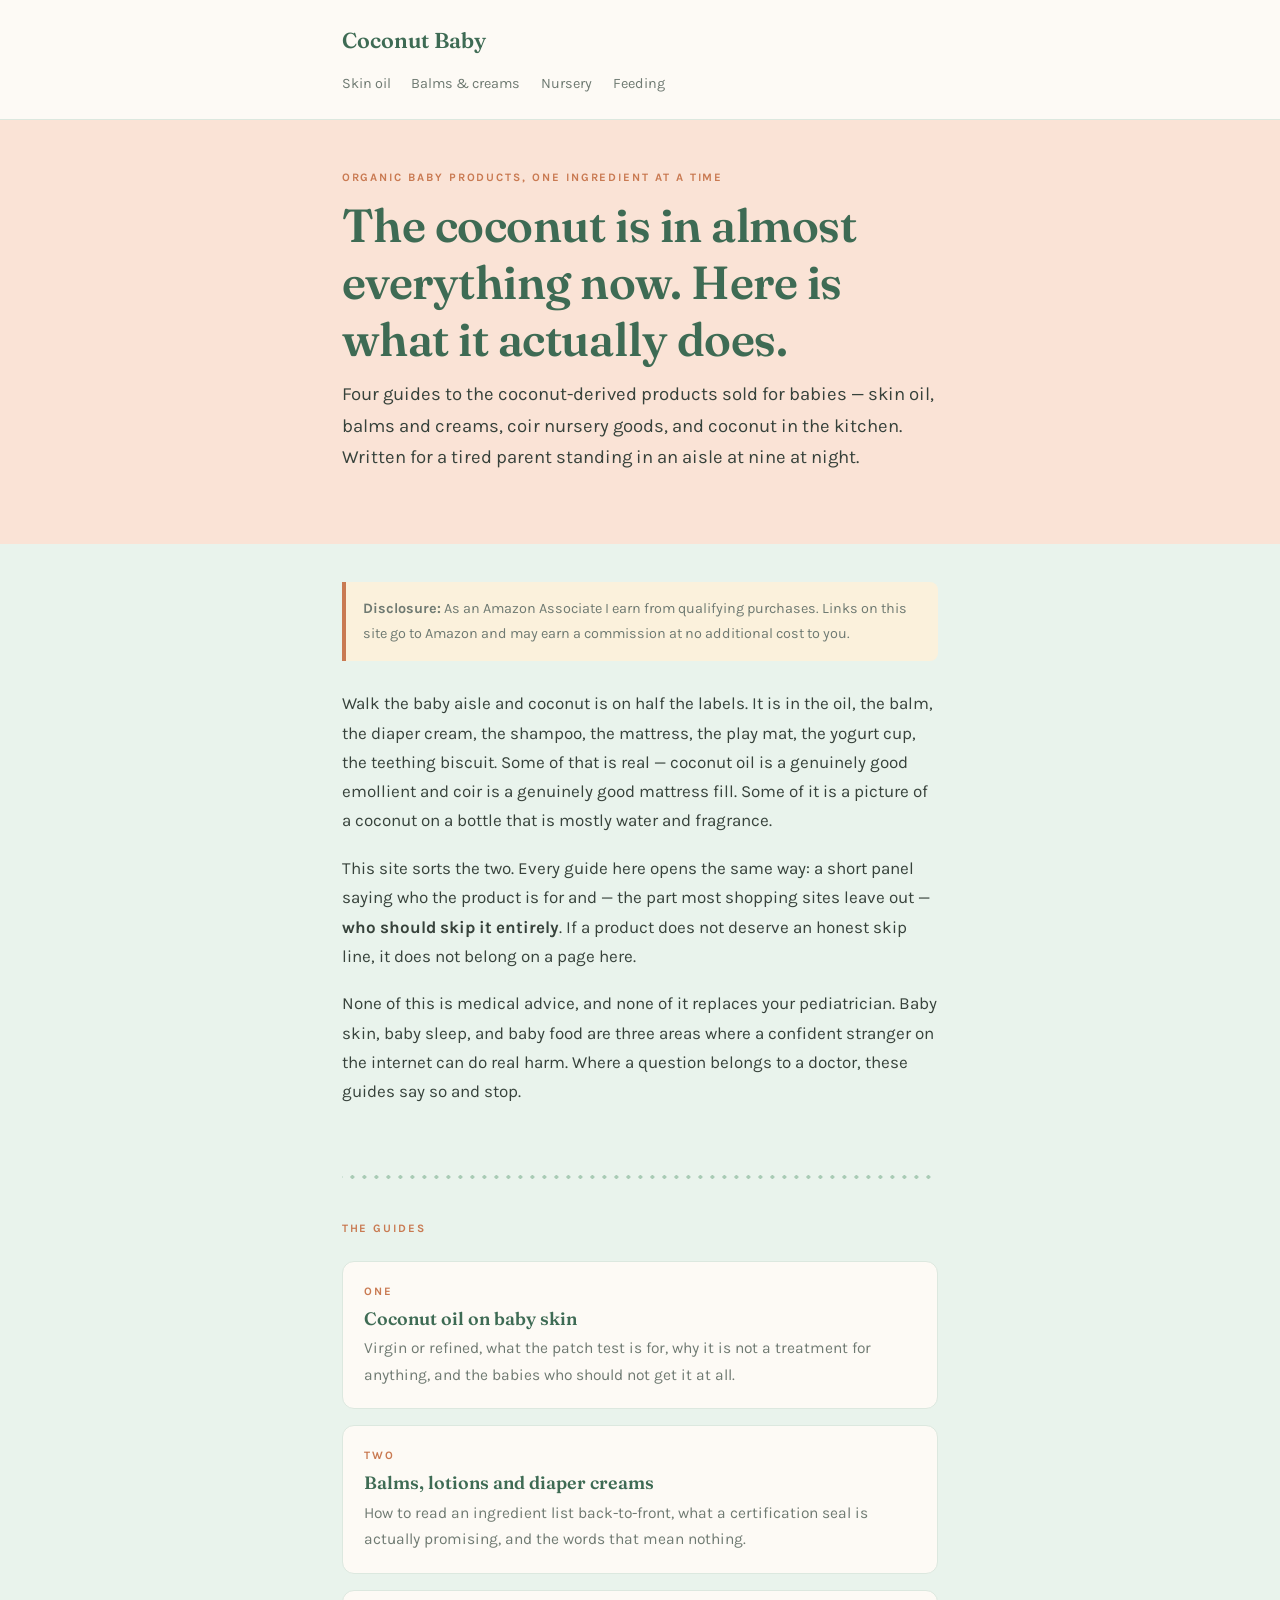
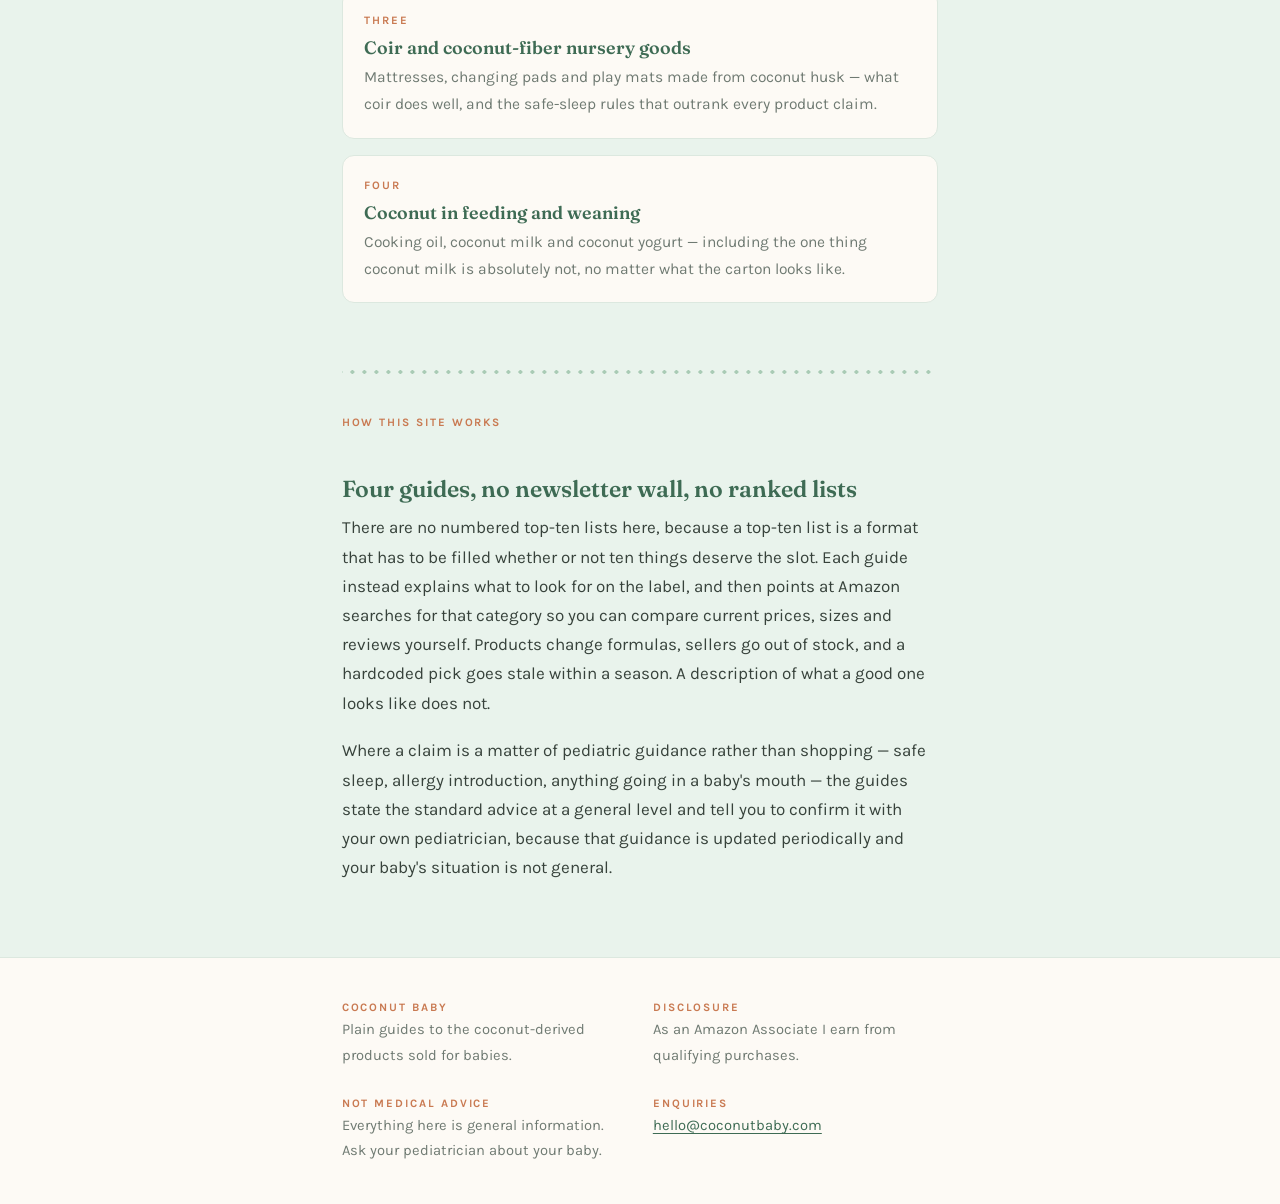
==== index.html @ 275c689f "Add files via upload" ====
<!DOCTYPE html>
<html lang="en">
<head>
<meta charset="utf-8">
<meta name="viewport" content="width=device-width, initial-scale=1">
<title>Coconut Baby — plain guides to coconut-based organic baby products</title>
<meta name="description" content="Four honest buying guides to coconut-derived organic baby products: skin oil, balms and creams, coir nursery goods, and coconut in feeding. What each one is for, and who should skip it.">
<link rel="preconnect" href="https://fonts.googleapis.com">
<link rel="preconnect" href="https://fonts.gstatic.com" crossorigin>
<link href="https://fonts.googleapis.com/css2?family=Fraunces:opsz,wght@9..144,400;9..144,600;9..144,700&family=Karla:wght@400;500;700&display=swap" rel="stylesheet">
<link rel="stylesheet" href="style.css">
</head>
<body>

<header class="masthead">
  <div class="wrap">
    <a href="index.html">Coconut Baby</a>
    <nav>
      <a href="coconut-oil-baby-skin.html">Skin oil</a>
      <a href="balms-and-lotions.html">Balms &amp; creams</a>
      <a href="coir-nursery.html">Nursery</a>
      <a href="feeding-and-weaning.html">Feeding</a>
    </nav>
  </div>
</header>

<div class="hero">
  <div class="wrap">
    <p class="eyebrow eyebrow-light">Organic baby products, one ingredient at a time</p>
    <h1>The coconut is in almost everything now. Here is what it actually does.</h1>
    <p class="lede">Four guides to the coconut-derived products sold for babies — skin oil, balms and creams, coir nursery goods, and coconut in the kitchen. Written for a tired parent standing in an aisle at nine at night.</p>
  </div>
</div>

<section class="tight">
  <div class="wrap">
    <p class="disclosure"><strong>Disclosure:</strong> As an Amazon Associate I earn from qualifying purchases. Links on this site go to Amazon and may earn a commission at no additional cost to you.</p>

    <p>Walk the baby aisle and coconut is on half the labels. It is in the oil, the balm, the diaper cream, the shampoo, the mattress, the play mat, the yogurt cup, the teething biscuit. Some of that is real — coconut oil is a genuinely good emollient and coir is a genuinely good mattress fill. Some of it is a picture of a coconut on a bottle that is mostly water and fragrance.</p>

    <p>This site sorts the two. Every guide here opens the same way: a short panel saying who the product is for and — the part most shopping sites leave out — <strong>who should skip it entirely</strong>. If a product does not deserve an honest skip line, it does not belong on a page here.</p>

    <p>None of this is medical advice, and none of it replaces your pediatrician. Baby skin, baby sleep, and baby food are three areas where a confident stranger on the internet can do real harm. Where a question belongs to a doctor, these guides say so and stop.</p>
  </div>
</section>

<div class="wrap"><hr class="coir-rule"></div>

<section class="tight">
  <div class="wrap">
    <p class="eyebrow">The guides</p>
    <ul class="shelf">
      <li>
        <p class="eyebrow">One</p>
        <h3><a href="coconut-oil-baby-skin.html">Coconut oil on baby skin</a></h3>
        <p>Virgin or refined, what the patch test is for, why it is not a treatment for anything, and the babies who should not get it at all.</p>
      </li>
      <li>
        <p class="eyebrow">Two</p>
        <h3><a href="balms-and-lotions.html">Balms, lotions and diaper creams</a></h3>
        <p>How to read an ingredient list back-to-front, what a certification seal is actually promising, and the words that mean nothing.</p>
      </li>
      <li>
        <p class="eyebrow">Three</p>
        <h3><a href="coir-nursery.html">Coir and coconut-fiber nursery goods</a></h3>
        <p>Mattresses, changing pads and play mats made from coconut husk — what coir does well, and the safe-sleep rules that outrank every product claim.</p>
      </li>
      <li>
        <p class="eyebrow">Four</p>
        <h3><a href="feeding-and-weaning.html">Coconut in feeding and weaning</a></h3>
        <p>Cooking oil, coconut milk and coconut yogurt — including the one thing coconut milk is absolutely not, no matter what the carton looks like.</p>
      </li>
    </ul>
  </div>
</section>

<div class="wrap"><hr class="coir-rule"></div>

<section class="tight">
  <div class="wrap">
    <p class="eyebrow">How this site works</p>
    <h2>Four guides, no newsletter wall, no ranked lists</h2>
    <p>There are no numbered top-ten lists here, because a top-ten list is a format that has to be filled whether or not ten things deserve the slot. Each guide instead explains what to look for on the label, and then points at Amazon searches for that category so you can compare current prices, sizes and reviews yourself. Products change formulas, sellers go out of stock, and a hardcoded pick goes stale within a season. A description of what a good one looks like does not.</p>
    <p>Where a claim is a matter of pediatric guidance rather than shopping — safe sleep, allergy introduction, anything going in a baby's mouth — the guides state the standard advice at a general level and tell you to confirm it with your own pediatrician, because that guidance is updated periodically and your baby's situation is not general.</p>
  </div>
</section>

<footer class="colophon">
  <div class="wrap colophon-grid">
    <div>
      <p class="eyebrow eyebrow-light">Coconut Baby</p>
      <p>Plain guides to the coconut-derived products sold for babies.</p>
    </div>
    <div>
      <p class="eyebrow eyebrow-light">Disclosure</p>
      <p>As an Amazon Associate I earn from qualifying purchases.</p>
    </div>
    <div>
      <p class="eyebrow eyebrow-light">Not medical advice</p>
      <p>Everything here is general information. Ask your pediatrician about your baby.</p>
    </div>
    <div>
      <p class="eyebrow eyebrow-light">Enquiries</p>
      <p><a href="mailto:hello@coconutbaby.com">hello@coconutbaby.com</a></p>
    </div>
  </div>
</footer>

</body>
</html>
---- style.css ----
/* ============================================================
   coconutbaby.com
   Soft pastel palette. Every colour is set here at the top —
   change a hex value once and it changes across the whole site.
   ============================================================ */

:root {
  --mint:    #E9F3EC;  /* pale coconut water — page background */
  --cream:   #FDFAF5;  /* coconut flesh — cards, panels */
  --blush:   #FAE3D6;  /* soft apricot — hero, highlight panels */
  --butter:  #FBF1DC;  /* pale butter — verdict boxes */
  --sage:    #A9CBB5;  /* soft green — rules, markers */
  --frond:   #3E6B54;  /* deep leaf green — headings, links */
  --coral:   #C97A52;  /* warm accent — hover, emphasis */
  --ink:     #37423B;  /* body text */
  --ink-soft:#6F7A72;  /* captions, small print */
  --rule:    #DCE8DF;

  --display: "Fraunces", Georgia, "Times New Roman", serif;
  --body: "Karla", -apple-system, BlinkMacSystemFont, "Segoe UI", sans-serif;

  --measure: 40rem;
}

* { box-sizing: border-box; }
html { -webkit-text-size-adjust: 100%; }

body {
  margin: 0;
  background: var(--mint);
  color: var(--ink);
  font-family: var(--body);
  font-size: 1.0625rem;
  line-height: 1.72;
}

.wrap {
  width: 100%;
  max-width: var(--measure);
  margin: 0 auto;
  padding: 0 1.35rem;
}

/* ---------- Type ---------- */

h1, h2, h3 {
  font-family: var(--display);
  font-weight: 600;
  color: var(--frond);
  line-height: 1.22;
  margin: 0 0 0.65rem;
}
h1 { font-size: 2.05rem; letter-spacing: -0.01em; }
h2 { font-size: 1.45rem; margin-top: 2.6rem; }
h3 { font-size: 1.12rem; margin-top: 1.8rem; }
p  { margin: 0 0 1.15rem; }

.eyebrow {
  font-family: var(--body);
  font-size: 0.71rem;
  font-weight: 700;
  letter-spacing: 0.17em;
  text-transform: uppercase;
  color: var(--coral);
  margin: 0 0 0.7rem;
}
.eyebrow-light { color: var(--coral); }

.lede { font-size: 1.16rem; color: var(--ink); }

a { color: var(--frond); text-decoration: underline; text-underline-offset: 3px; }
a:hover { color: var(--coral); }
a:focus-visible {
  outline: 3px solid var(--coral);
  outline-offset: 2px;
  border-radius: 3px;
}

strong { font-weight: 700; }

/* ---------- Masthead ---------- */

.masthead {
  background: var(--cream);
  border-bottom: 1px solid var(--rule);
  padding: 1.35rem 0;
}
.masthead > .wrap > a {
  font-family: var(--display);
  font-size: 1.35rem;
  font-weight: 600;
  color: var(--frond);
  text-decoration: none;
}
.masthead nav {
  margin-top: 0.85rem;
  display: flex;
  flex-wrap: wrap;
  gap: 0.35rem 1.3rem;
  font-size: 0.9rem;
}
.masthead nav a { text-decoration: none; color: var(--ink-soft); }
.masthead nav a:hover { color: var(--coral); }

/* ---------- Hero ---------- */

.hero {
  background: var(--blush);
  padding: 3rem 0 3.2rem;
}
.hero h1 { font-size: 2.3rem; }
.hero .lede { color: var(--ink); }

/* ---------- Sections ---------- */

section.tight { padding: 2.4rem 0 0.5rem; }

/* ---------- Coir rule (signature divider) ---------- */

.coir-rule {
  border: 0;
  height: 6px;
  margin: 2.6rem 0 0;
  background-image: radial-gradient(circle, var(--sage) 1.6px, transparent 1.8px);
  background-size: 12px 6px;
  background-repeat: repeat-x;
  background-position: center;
}

/* ---------- Disclosure ---------- */

.disclosure {
  background: var(--butter);
  border-left: 4px solid var(--coral);
  padding: 0.9rem 1.1rem;
  font-size: 0.9rem;
  color: var(--ink-soft);
  border-radius: 0 8px 8px 0;
  margin: 0 0 1.8rem;
}

/* ---------- Shelf (guide index) ---------- */

.shelf { list-style: none; padding: 0; margin: 1.4rem 0 0; }
.shelf li {
  background: var(--cream);
  border: 1px solid var(--rule);
  border-radius: 12px;
  padding: 1.25rem 1.35rem;
  margin-bottom: 1rem;
}
.shelf h3 { margin: 0 0 0.35rem; }
.shelf h3 a { text-decoration: none; }
.shelf h3 a:hover { text-decoration: underline; }
.shelf p:last-child { margin: 0; font-size: 0.97rem; color: var(--ink-soft); }
.shelf .eyebrow { margin-bottom: 0.4rem; }

/* ---------- Verdict panel (who it is for / who should skip) ---------- */

.verdict {
  background: var(--cream);
  border: 1px solid var(--sage);
  border-radius: 12px;
  padding: 1.35rem 1.45rem;
  margin: 1.8rem 0;
}
.verdict h3 { margin-top: 0; }
.verdict p:last-child { margin-bottom: 0; }
.verdict ul { margin: 0 0 1.1rem; padding-left: 1.15rem; }
.verdict li { margin-bottom: 0.5rem; }

/* ---------- Safety panel ---------- */

.safety {
  background: var(--blush);
  border-radius: 12px;
  padding: 1.35rem 1.45rem;
  margin: 1.8rem 0;
}
.safety h3 { margin-top: 0; color: var(--coral); }
.safety p:last-child { margin-bottom: 0; }

/* ---------- Shop link ---------- */

.shop {
  display: inline-block;
  background: var(--frond);
  color: var(--cream);
  font-weight: 700;
  font-size: 0.95rem;
  padding: 0.72rem 1.3rem;
  border-radius: 999px;
  text-decoration: none;
  margin: 0.3rem 0 0.5rem;
}
.shop:hover { background: var(--coral); color: var(--cream); }
.shop::after { content: " \2192"; }

/* ---------- Footer ---------- */

.colophon {
  background: var(--cream);
  border-top: 1px solid var(--rule);
  color: var(--ink-soft);
  padding: 2.5rem 0;
  margin-top: 3rem;
  font-size: 0.92rem;
}
.colophon p { margin: 0; }
.colophon-grid { display: grid; gap: 1.6rem; }

@media (min-width: 40rem) {
  .colophon-grid { grid-template-columns: 1fr 1fr; }
  h1 { font-size: 2.4rem; }
  .hero h1 { font-size: 2.9rem; }
}

@media (prefers-reduced-motion: reduce) {
  * { animation: none !important; transition: none !important; }
}
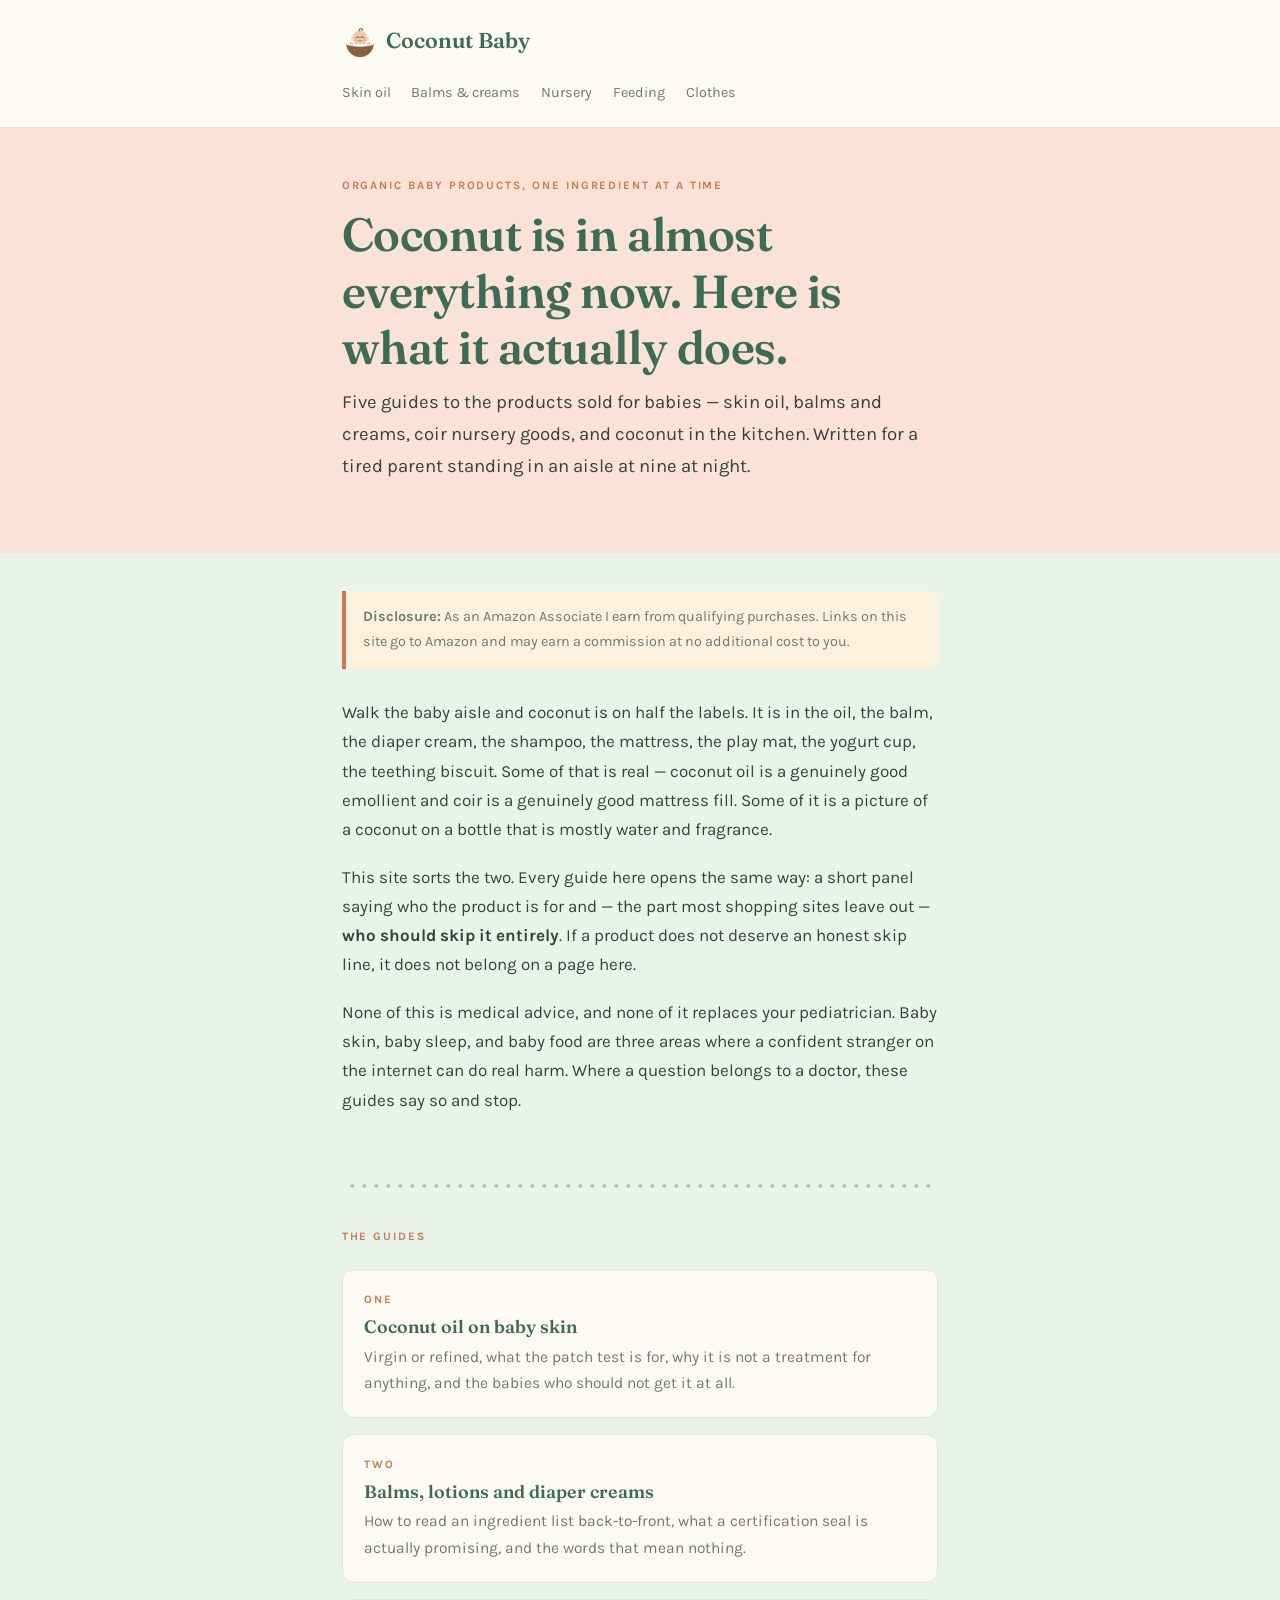
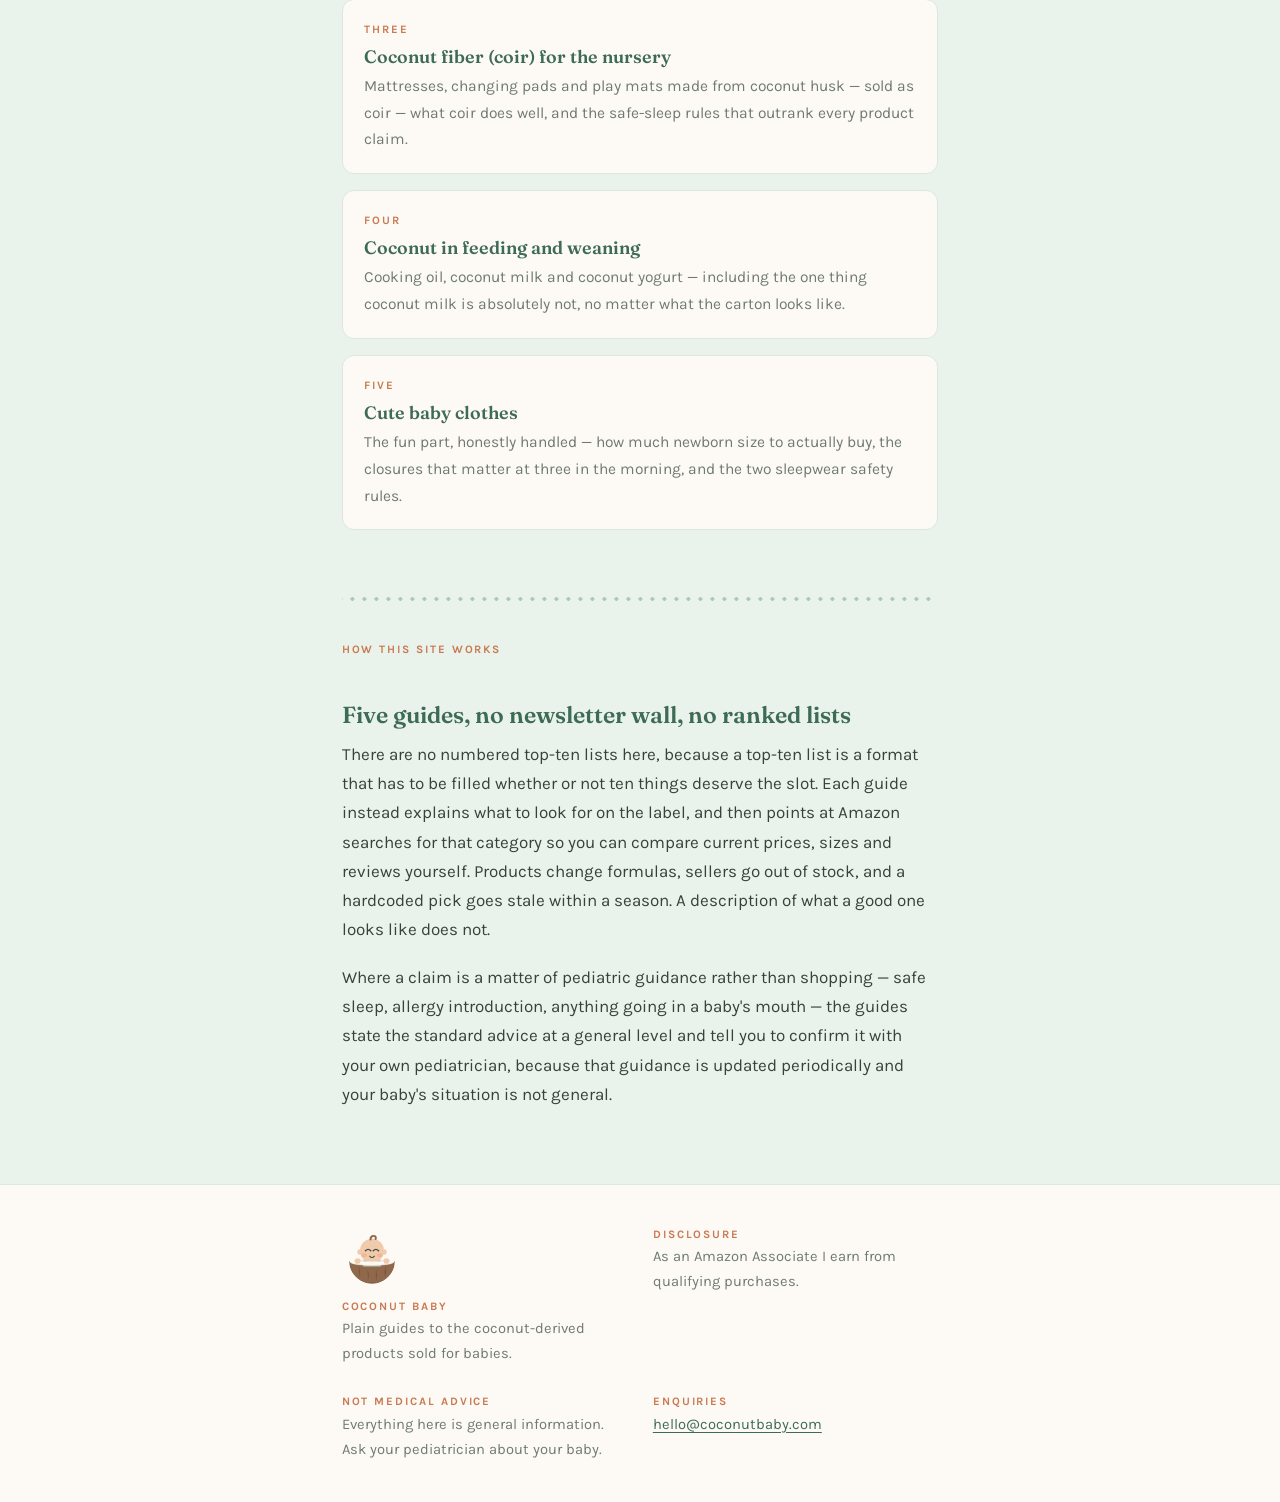
==== commit 18cd41f3: "Add files via upload" ====
--- a/index.html
+++ b/index.html
@@ -3,8 +3,9 @@
 <head>
 <meta charset="utf-8">
 <meta name="viewport" content="width=device-width, initial-scale=1">
-<title>Coconut Baby — plain guides to coconut-based organic baby products</title>
-<meta name="description" content="Four honest buying guides to coconut-derived organic baby products: skin oil, balms and creams, coir nursery goods, and coconut in feeding. What each one is for, and who should skip it.">
+<title>Coconut Baby — plain guides to organic baby products, one ingredient at a time</title>
+<meta name="description" content="Five honest buying guides for new parents: coconut skin oil, balms and creams, coir nursery goods, coconut in feeding, and what baby clothes actually get worn. What each one is for, and who should skip it.">
+<link rel="icon" href="favicon.svg" type="image/svg+xml">
 <link rel="preconnect" href="https://fonts.googleapis.com">
 <link rel="preconnect" href="https://fonts.gstatic.com" crossorigin>
 <link href="https://fonts.googleapis.com/css2?family=Fraunces:opsz,wght@9..144,400;9..144,600;9..144,700&family=Karla:wght@400;500;700&display=swap" rel="stylesheet">
@@ -14,12 +15,13 @@
 
 <header class="masthead">
   <div class="wrap">
-    <a href="index.html">Coconut Baby</a>
+    <a href="index.html"><img src="mascot.svg" alt="" class="mascot-mark" width="36" height="36">Coconut Baby</a>
     <nav>
       <a href="coconut-oil-baby-skin.html">Skin oil</a>
       <a href="balms-and-lotions.html">Balms &amp; creams</a>
       <a href="coir-nursery.html">Nursery</a>
       <a href="feeding-and-weaning.html">Feeding</a>
+      <a href="baby-clothes.html">Clothes</a>
     </nav>
   </div>
 </header>
@@ -27,8 +29,8 @@
 <div class="hero">
   <div class="wrap">
     <p class="eyebrow eyebrow-light">Organic baby products, one ingredient at a time</p>
-    <h1>The coconut is in almost everything now. Here is what it actually does.</h1>
-    <p class="lede">Four guides to the coconut-derived products sold for babies — skin oil, balms and creams, coir nursery goods, and coconut in the kitchen. Written for a tired parent standing in an aisle at nine at night.</p>
+    <h1>Coconut is in almost everything now. Here is what it actually does.</h1>
+    <p class="lede">Five guides to the products sold for babies — skin oil, balms and creams, coir nursery goods, and coconut in the kitchen. Written for a tired parent standing in an aisle at nine at night.</p>
   </div>
 </div>
 
@@ -62,13 +64,18 @@
       </li>
       <li>
         <p class="eyebrow">Three</p>
-        <h3><a href="coir-nursery.html">Coir and coconut-fiber nursery goods</a></h3>
-        <p>Mattresses, changing pads and play mats made from coconut husk — what coir does well, and the safe-sleep rules that outrank every product claim.</p>
+        <h3><a href="coir-nursery.html">Coconut fiber (coir) for the nursery</a></h3>
+        <p>Mattresses, changing pads and play mats made from coconut husk &mdash; sold as coir — what coir does well, and the safe-sleep rules that outrank every product claim.</p>
       </li>
       <li>
         <p class="eyebrow">Four</p>
         <h3><a href="feeding-and-weaning.html">Coconut in feeding and weaning</a></h3>
         <p>Cooking oil, coconut milk and coconut yogurt — including the one thing coconut milk is absolutely not, no matter what the carton looks like.</p>
+      </li>
+      <li>
+        <p class="eyebrow">Five</p>
+        <h3><a href="baby-clothes.html">Cute baby clothes</a></h3>
+        <p>The fun part, honestly handled — how much newborn size to actually buy, the closures that matter at three in the morning, and the two sleepwear safety rules.</p>
       </li>
     </ul>
   </div>
@@ -79,7 +86,7 @@
 <section class="tight">
   <div class="wrap">
     <p class="eyebrow">How this site works</p>
-    <h2>Four guides, no newsletter wall, no ranked lists</h2>
+    <h2>Five guides, no newsletter wall, no ranked lists</h2>
     <p>There are no numbered top-ten lists here, because a top-ten list is a format that has to be filled whether or not ten things deserve the slot. Each guide instead explains what to look for on the label, and then points at Amazon searches for that category so you can compare current prices, sizes and reviews yourself. Products change formulas, sellers go out of stock, and a hardcoded pick goes stale within a season. A description of what a good one looks like does not.</p>
     <p>Where a claim is a matter of pediatric guidance rather than shopping — safe sleep, allergy introduction, anything going in a baby's mouth — the guides state the standard advice at a general level and tell you to confirm it with your own pediatrician, because that guidance is updated periodically and your baby's situation is not general.</p>
   </div>
@@ -88,6 +95,7 @@
 <footer class="colophon">
   <div class="wrap colophon-grid">
     <div>
+      <img src="mascot.svg" alt="" class="mascot-foot" width="60" height="60">
       <p class="eyebrow eyebrow-light">Coconut Baby</p>
       <p>Plain guides to the coconut-derived products sold for babies.</p>
     </div>
--- a/style.css
+++ b/style.css
@@ -218,3 +218,38 @@
 @media (prefers-reduced-motion: reduce) {
   * { animation: none !important; transition: none !important; }
 }
+
+/* ---------- Mascot ---------- */
+
+.masthead > .wrap > a {
+  display: inline-flex;
+  align-items: center;
+  gap: 0.55rem;
+}
+.mascot-mark { display: block; }
+
+.mascot-foot {
+  display: block;
+  margin-bottom: 0.75rem;
+  opacity: 0.95;
+}
+
+/* ---------- Photography slots ----------
+   Drop a JPEG into the folder, uncomment the <figure> in the page,
+   and it styles itself. Images should be 1200px wide, under 200KB.
+   ------------------------------------------------------------- */
+
+figure.shot { margin: 2.2rem 0; }
+figure.shot img {
+  display: block;
+  width: 100%;
+  height: auto;
+  border-radius: 14px;
+  background: var(--cream);
+}
+figure.shot figcaption {
+  font-size: 0.84rem;
+  color: var(--ink-soft);
+  margin-top: 0.6rem;
+  line-height: 1.5;
+}
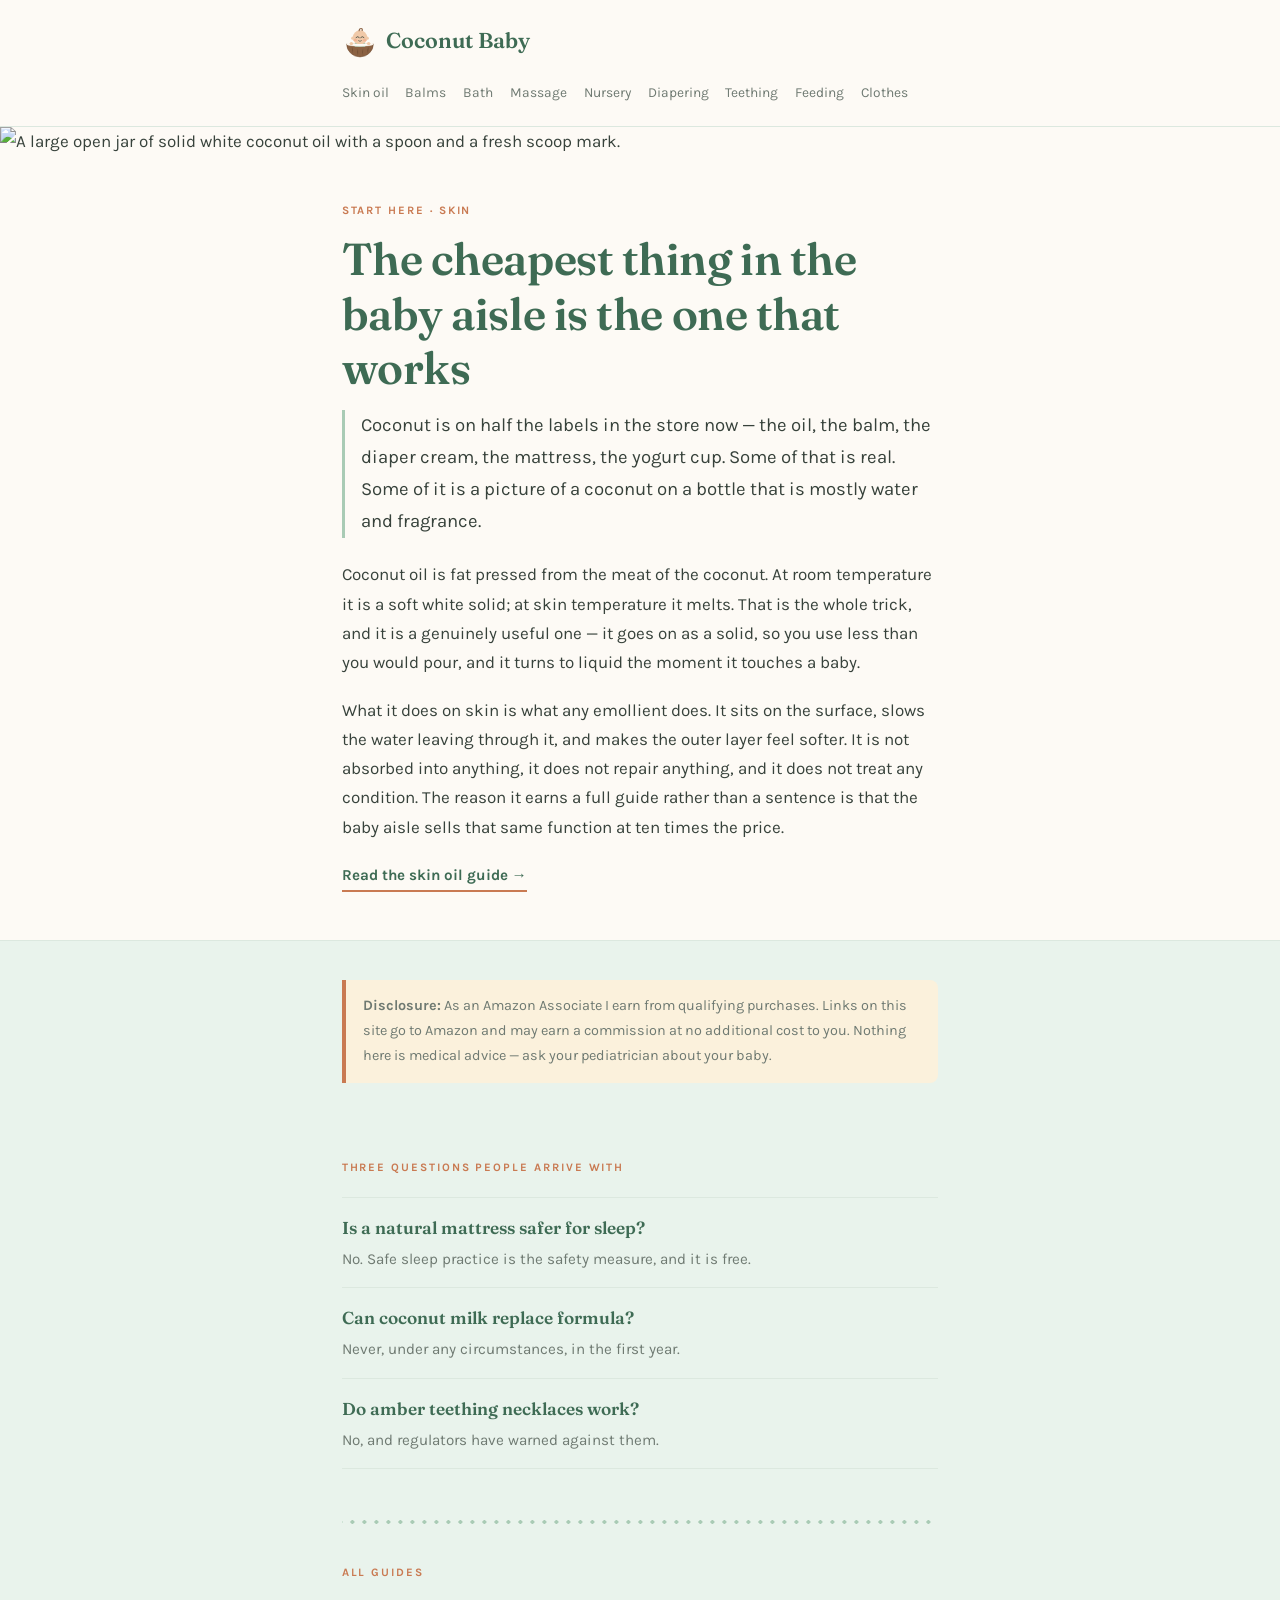
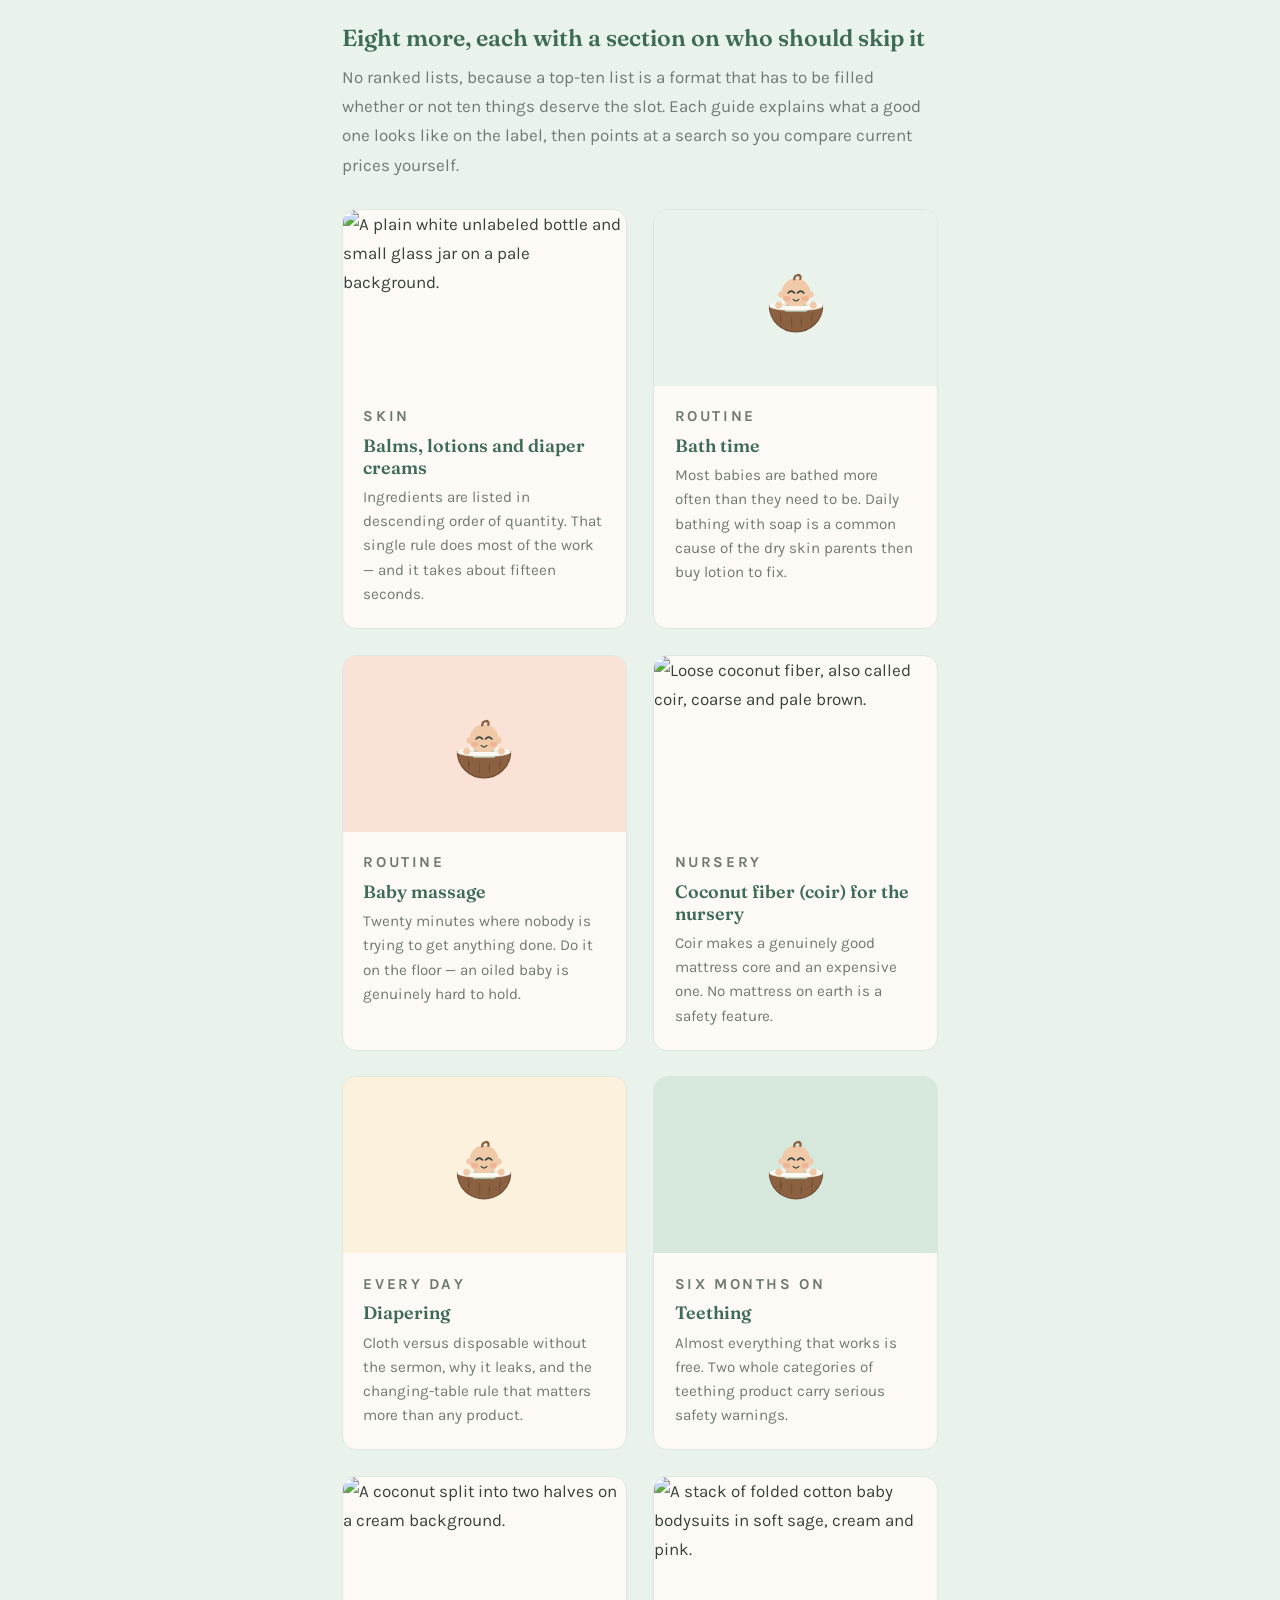
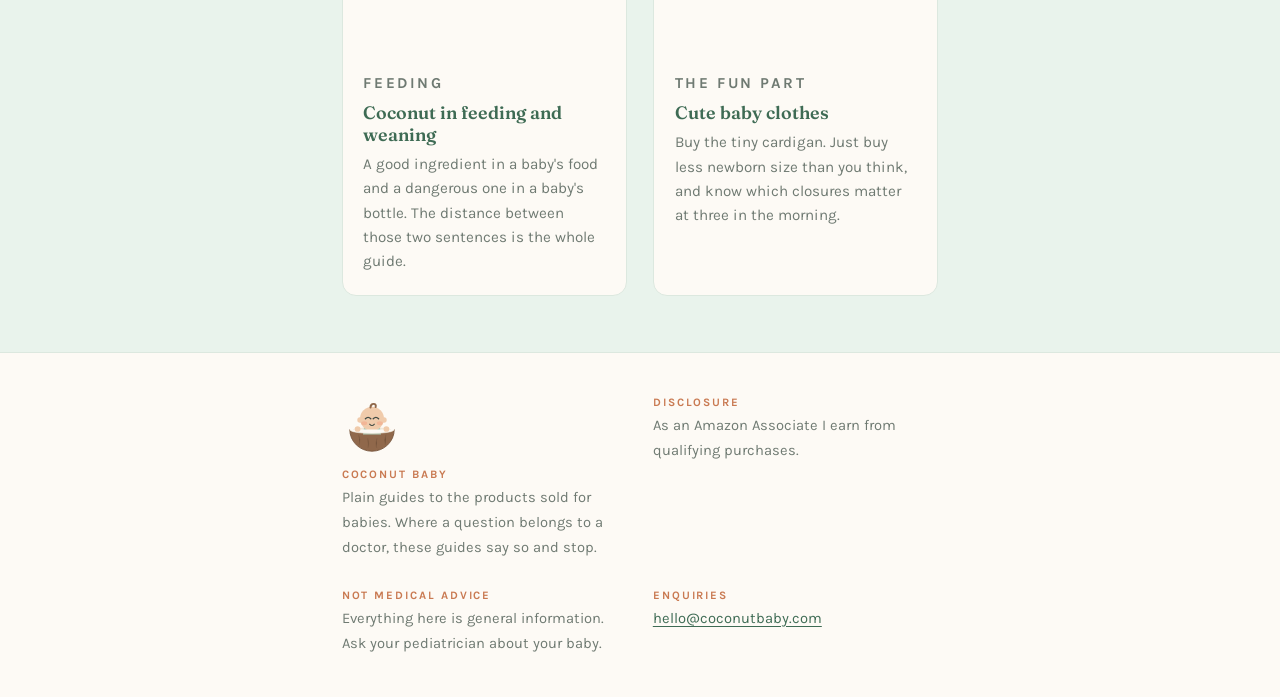
==== commit f672e9d0: "Add files via upload" ====
--- a/index.html
+++ b/index.html
@@ -3,8 +3,8 @@
 <head>
 <meta charset="utf-8">
 <meta name="viewport" content="width=device-width, initial-scale=1">
-<title>Coconut Baby — plain guides to organic baby products, one ingredient at a time</title>
-<meta name="description" content="Five honest buying guides for new parents: coconut skin oil, balms and creams, coir nursery goods, coconut in feeding, and what baby clothes actually get worn. What each one is for, and who should skip it.">
+<title>Coconut Baby — plain guides to the products sold for babies</title>
+<meta name="description" content="Nine honest buying guides for new parents: coconut oil, balms, bath, massage, nursery, diapering, teething, feeding and clothes. What each product is for, and who should skip it.">
 <link rel="icon" href="favicon.svg" type="image/svg+xml">
 <link rel="preconnect" href="https://fonts.googleapis.com">
 <link rel="preconnect" href="https://fonts.gstatic.com" crossorigin>
@@ -18,65 +18,43 @@
     <a href="index.html"><img src="mascot.svg" alt="" class="mascot-mark" width="36" height="36">Coconut Baby</a>
     <nav>
       <a href="coconut-oil-baby-skin.html">Skin oil</a>
-      <a href="balms-and-lotions.html">Balms &amp; creams</a>
+      <a href="balms-and-lotions.html">Balms</a>
+      <a href="bath-and-washing.html">Bath</a>
+      <a href="baby-massage.html">Massage</a>
       <a href="coir-nursery.html">Nursery</a>
+      <a href="diapering.html">Diapering</a>
+      <a href="teething.html">Teething</a>
       <a href="feeding-and-weaning.html">Feeding</a>
       <a href="baby-clothes.html">Clothes</a>
     </nav>
   </div>
 </header>
 
-<div class="hero">
-  <div class="wrap">
-    <p class="eyebrow eyebrow-light">Organic baby products, one ingredient at a time</p>
-    <h1>Coconut is in almost everything now. Here is what it actually does.</h1>
-    <p class="lede">Five guides to the products sold for babies — skin oil, balms and creams, coir nursery goods, and coconut in the kitchen. Written for a tired parent standing in an aisle at nine at night.</p>
+<article class="lead">
+  <img class="lead-img" src="coconut-oil-jar.jpg" alt="A large open jar of solid white coconut oil with a spoon and a fresh scoop mark.">
+  <div class="wrap lead-body">
+    <p class="eyebrow">Start here &middot; Skin</p>
+    <h1>The cheapest thing in the baby aisle is the one that works</h1>
+    <p class="standfirst">Coconut is on half the labels in the store now — the oil, the balm, the diaper cream, the mattress, the yogurt cup. Some of that is real. Some of it is a picture of a coconut on a bottle that is mostly water and fragrance.</p>
+    <p>Coconut oil is fat pressed from the meat of the coconut. At room temperature it is a soft white solid; at skin temperature it melts. That is the whole trick, and it is a genuinely useful one — it goes on as a solid, so you use less than you would pour, and it turns to liquid the moment it touches a baby.</p>
+    <p>What it does on skin is what any emollient does. It sits on the surface, slows the water leaving through it, and makes the outer layer feel softer. It is not absorbed into anything, it does not repair anything, and it does not treat any condition. The reason it earns a full guide rather than a sentence is that the baby aisle sells that same function at ten times the price.</p>
+    <a class="continue" href="coconut-oil-baby-skin.html">Read the skin oil guide</a>
   </div>
-</div>
+</article>
 
 <section class="tight">
   <div class="wrap">
-    <p class="disclosure"><strong>Disclosure:</strong> As an Amazon Associate I earn from qualifying purchases. Links on this site go to Amazon and may earn a commission at no additional cost to you.</p>
-
-    <p>Walk the baby aisle and coconut is on half the labels. It is in the oil, the balm, the diaper cream, the shampoo, the mattress, the play mat, the yogurt cup, the teething biscuit. Some of that is real — coconut oil is a genuinely good emollient and coir is a genuinely good mattress fill. Some of it is a picture of a coconut on a bottle that is mostly water and fragrance.</p>
-
-    <p>This site sorts the two. Every guide here opens the same way: a short panel saying who the product is for and — the part most shopping sites leave out — <strong>who should skip it entirely</strong>. If a product does not deserve an honest skip line, it does not belong on a page here.</p>
-
-    <p>None of this is medical advice, and none of it replaces your pediatrician. Baby skin, baby sleep, and baby food are three areas where a confident stranger on the internet can do real harm. Where a question belongs to a doctor, these guides say so and stop.</p>
+    <p class="disclosure"><strong>Disclosure:</strong> As an Amazon Associate I earn from qualifying purchases. Links on this site go to Amazon and may earn a commission at no additional cost to you. Nothing here is medical advice — ask your pediatrician about your baby.</p>
   </div>
 </section>
 
-<div class="wrap"><hr class="coir-rule"></div>
-
 <section class="tight">
   <div class="wrap">
-    <p class="eyebrow">The guides</p>
-    <ul class="shelf">
-      <li>
-        <p class="eyebrow">One</p>
-        <h3><a href="coconut-oil-baby-skin.html">Coconut oil on baby skin</a></h3>
-        <p>Virgin or refined, what the patch test is for, why it is not a treatment for anything, and the babies who should not get it at all.</p>
-      </li>
-      <li>
-        <p class="eyebrow">Two</p>
-        <h3><a href="balms-and-lotions.html">Balms, lotions and diaper creams</a></h3>
-        <p>How to read an ingredient list back-to-front, what a certification seal is actually promising, and the words that mean nothing.</p>
-      </li>
-      <li>
-        <p class="eyebrow">Three</p>
-        <h3><a href="coir-nursery.html">Coconut fiber (coir) for the nursery</a></h3>
-        <p>Mattresses, changing pads and play mats made from coconut husk &mdash; sold as coir — what coir does well, and the safe-sleep rules that outrank every product claim.</p>
-      </li>
-      <li>
-        <p class="eyebrow">Four</p>
-        <h3><a href="feeding-and-weaning.html">Coconut in feeding and weaning</a></h3>
-        <p>Cooking oil, coconut milk and coconut yogurt — including the one thing coconut milk is absolutely not, no matter what the carton looks like.</p>
-      </li>
-      <li>
-        <p class="eyebrow">Five</p>
-        <h3><a href="baby-clothes.html">Cute baby clothes</a></h3>
-        <p>The fun part, honestly handled — how much newborn size to actually buy, the closures that matter at three in the morning, and the two sleepwear safety rules.</p>
-      </li>
+    <p class="eyebrow">Three questions people arrive with</p>
+    <ul class="asked">
+      <li><a href="coir-nursery.html">Is a natural mattress safer for sleep?</a><span>No. Safe sleep practice is the safety measure, and it is free.</span></li>
+      <li><a href="feeding-and-weaning.html">Can coconut milk replace formula?</a><span>Never, under any circumstances, in the first year.</span></li>
+      <li><a href="teething.html">Do amber teething necklaces work?</a><span>No, and regulators have warned against them.</span></li>
     </ul>
   </div>
 </section>
@@ -85,10 +63,87 @@
 
 <section class="tight">
   <div class="wrap">
-    <p class="eyebrow">How this site works</p>
-    <h2>Five guides, no newsletter wall, no ranked lists</h2>
-    <p>There are no numbered top-ten lists here, because a top-ten list is a format that has to be filled whether or not ten things deserve the slot. Each guide instead explains what to look for on the label, and then points at Amazon searches for that category so you can compare current prices, sizes and reviews yourself. Products change formulas, sellers go out of stock, and a hardcoded pick goes stale within a season. A description of what a good one looks like does not.</p>
-    <p>Where a claim is a matter of pediatric guidance rather than shopping — safe sleep, allergy introduction, anything going in a baby's mouth — the guides state the standard advice at a general level and tell you to confirm it with your own pediatrician, because that guidance is updated periodically and your baby's situation is not general.</p>
+    <p class="eyebrow">All guides</p>
+    <h2>Eight more, each with a section on who should skip it</h2>
+    <p class="grid-intro">No ranked lists, because a top-ten list is a format that has to be filled whether or not ten things deserve the slot. Each guide explains what a good one looks like on the label, then points at a search so you compare current prices yourself.</p>
+  </div>
+
+  <div class="wrap">
+    <div class="grid">
+
+      <a class="card" href="balms-and-lotions.html">
+        <img src="unlabeled-bottle.jpg" alt="A plain white unlabeled bottle and small glass jar on a pale background.">
+        <div class="card-body">
+          <p class="eyebrow">Skin</p>
+          <h3>Balms, lotions and diaper creams</h3>
+          <p>Ingredients are listed in descending order of quantity. That single rule does most of the work — and it takes about fifteen seconds.</p>
+        </div>
+      </a>
+
+      <a class="card" href="bath-and-washing.html">
+        <div class="card-tile tile-mint"><img src="mascot.svg" alt="" width="72" height="72"></div>
+        <div class="card-body">
+          <p class="eyebrow">Routine</p>
+          <h3>Bath time</h3>
+          <p>Most babies are bathed more often than they need to be. Daily bathing with soap is a common cause of the dry skin parents then buy lotion to fix.</p>
+        </div>
+      </a>
+
+      <a class="card" href="baby-massage.html">
+        <div class="card-tile tile-blush"><img src="mascot.svg" alt="" width="72" height="72"></div>
+        <div class="card-body">
+          <p class="eyebrow">Routine</p>
+          <h3>Baby massage</h3>
+          <p>Twenty minutes where nobody is trying to get anything done. Do it on the floor — an oiled baby is genuinely hard to hold.</p>
+        </div>
+      </a>
+
+      <a class="card" href="coir-nursery.html">
+        <img src="coconut-fiber.jpg" alt="Loose coconut fiber, also called coir, coarse and pale brown.">
+        <div class="card-body">
+          <p class="eyebrow">Nursery</p>
+          <h3>Coconut fiber (coir) for the nursery</h3>
+          <p>Coir makes a genuinely good mattress core and an expensive one. No mattress on earth is a safety feature.</p>
+        </div>
+      </a>
+
+      <a class="card" href="diapering.html">
+        <div class="card-tile tile-butter"><img src="mascot.svg" alt="" width="72" height="72"></div>
+        <div class="card-body">
+          <p class="eyebrow">Every day</p>
+          <h3>Diapering</h3>
+          <p>Cloth versus disposable without the sermon, why it leaks, and the changing-table rule that matters more than any product.</p>
+        </div>
+      </a>
+
+      <a class="card" href="teething.html">
+        <div class="card-tile tile-sage"><img src="mascot.svg" alt="" width="72" height="72"></div>
+        <div class="card-body">
+          <p class="eyebrow">Six months on</p>
+          <h3>Teething</h3>
+          <p>Almost everything that works is free. Two whole categories of teething product carry serious safety warnings.</p>
+        </div>
+      </a>
+
+      <a class="card" href="feeding-and-weaning.html">
+        <img src="coconut-halves.jpg" alt="A coconut split into two halves on a cream background.">
+        <div class="card-body">
+          <p class="eyebrow">Feeding</p>
+          <h3>Coconut in feeding and weaning</h3>
+          <p>A good ingredient in a baby's food and a dangerous one in a baby's bottle. The distance between those two sentences is the whole guide.</p>
+        </div>
+      </a>
+
+      <a class="card" href="baby-clothes.html">
+        <img src="folded-bodysuits.jpg" alt="A stack of folded cotton baby bodysuits in soft sage, cream and pink.">
+        <div class="card-body">
+          <p class="eyebrow">The fun part</p>
+          <h3>Cute baby clothes</h3>
+          <p>Buy the tiny cardigan. Just buy less newborn size than you think, and know which closures matter at three in the morning.</p>
+        </div>
+      </a>
+
+    </div>
   </div>
 </section>
 
@@ -97,7 +152,7 @@
     <div>
       <img src="mascot.svg" alt="" class="mascot-foot" width="60" height="60">
       <p class="eyebrow eyebrow-light">Coconut Baby</p>
-      <p>Plain guides to the coconut-derived products sold for babies.</p>
+      <p>Plain guides to the products sold for babies. Where a question belongs to a doctor, these guides say so and stop.</p>
     </div>
     <div>
       <p class="eyebrow eyebrow-light">Disclosure</p>
--- a/style.css
+++ b/style.css
@@ -253,3 +253,110 @@
   margin-top: 0.6rem;
   line-height: 1.5;
 }
+
+/* ---------- Nav wrapping (nine guides) ---------- */
+
+.masthead nav { font-size: 0.86rem; gap: 0.3rem 1.05rem; }
+
+/* ---------- Magazine lead story ---------- */
+
+.lead { background: var(--cream); border-bottom: 1px solid var(--rule); }
+.lead-img {
+  display: block;
+  width: 100%;
+  height: auto;
+  max-height: 26rem;
+  object-fit: cover;
+}
+.lead-body { padding: 2.2rem 1.35rem 2.6rem; }
+.lead-body h1 { font-size: 2.15rem; margin-bottom: 0.9rem; }
+.standfirst {
+  font-size: 1.16rem;
+  color: var(--ink);
+  border-left: 3px solid var(--sage);
+  padding-left: 1rem;
+  margin-bottom: 1.4rem;
+}
+
+.continue {
+  display: inline-block;
+  font-weight: 700;
+  font-size: 0.95rem;
+  text-decoration: none;
+  color: var(--frond);
+  border-bottom: 2px solid var(--coral);
+  padding-bottom: 2px;
+}
+.continue::after { content: " \2192"; }
+.continue:hover { color: var(--coral); }
+
+/* ---------- Three questions ---------- */
+
+ul.asked { list-style: none; padding: 0; margin: 1.2rem 0 0; }
+ul.asked li {
+  border-top: 1px solid var(--rule);
+  padding: 0.95rem 0;
+}
+ul.asked li:last-child { border-bottom: 1px solid var(--rule); }
+ul.asked a {
+  display: block;
+  font-family: var(--display);
+  font-size: 1.08rem;
+  font-weight: 600;
+  text-decoration: none;
+  margin-bottom: 0.2rem;
+}
+ul.asked a:hover { text-decoration: underline; }
+ul.asked span { display: block; font-size: 0.95rem; color: var(--ink-soft); }
+
+.grid-intro { color: var(--ink-soft); }
+
+/* ---------- Article grid ---------- */
+
+.grid { display: grid; gap: 1.5rem; margin-top: 1.8rem; }
+
+.card {
+  display: block;
+  background: var(--cream);
+  border: 1px solid var(--rule);
+  border-radius: 14px;
+  overflow: hidden;
+  text-decoration: none;
+  color: var(--ink);
+  transition: border-color 0.15s ease, transform 0.15s ease;
+}
+.card:hover { border-color: var(--sage); transform: translateY(-2px); }
+.card:focus-visible { outline: 3px solid var(--coral); outline-offset: 3px; }
+
+.card > img {
+  display: block;
+  width: 100%;
+  height: 11rem;
+  object-fit: cover;
+}
+
+.card-tile {
+  display: flex;
+  align-items: center;
+  justify-content: center;
+  height: 11rem;
+}
+.tile-mint   { background: var(--mint); }
+.tile-blush  { background: var(--blush); }
+.tile-butter { background: var(--butter); }
+.tile-sage   { background: #D6E7DB; }
+
+.card-body { padding: 1.15rem 1.3rem 1.35rem; }
+.card-body h3 { margin: 0 0 0.4rem; font-size: 1.12rem; color: var(--frond); }
+.card-body .eyebrow { margin-bottom: 0.4rem; }
+.card-body p { margin: 0; font-size: 0.95rem; color: var(--ink-soft); line-height: 1.6; }
+
+@media (min-width: 44rem) {
+  .grid { grid-template-columns: 1fr 1fr; gap: 1.6rem; }
+  .lead-body h1 { font-size: 2.8rem; }
+  .lead-body { padding: 2.8rem 1.35rem 3rem; }
+}
+
+@media (prefers-reduced-motion: reduce) {
+  .card:hover { transform: none; }
+}
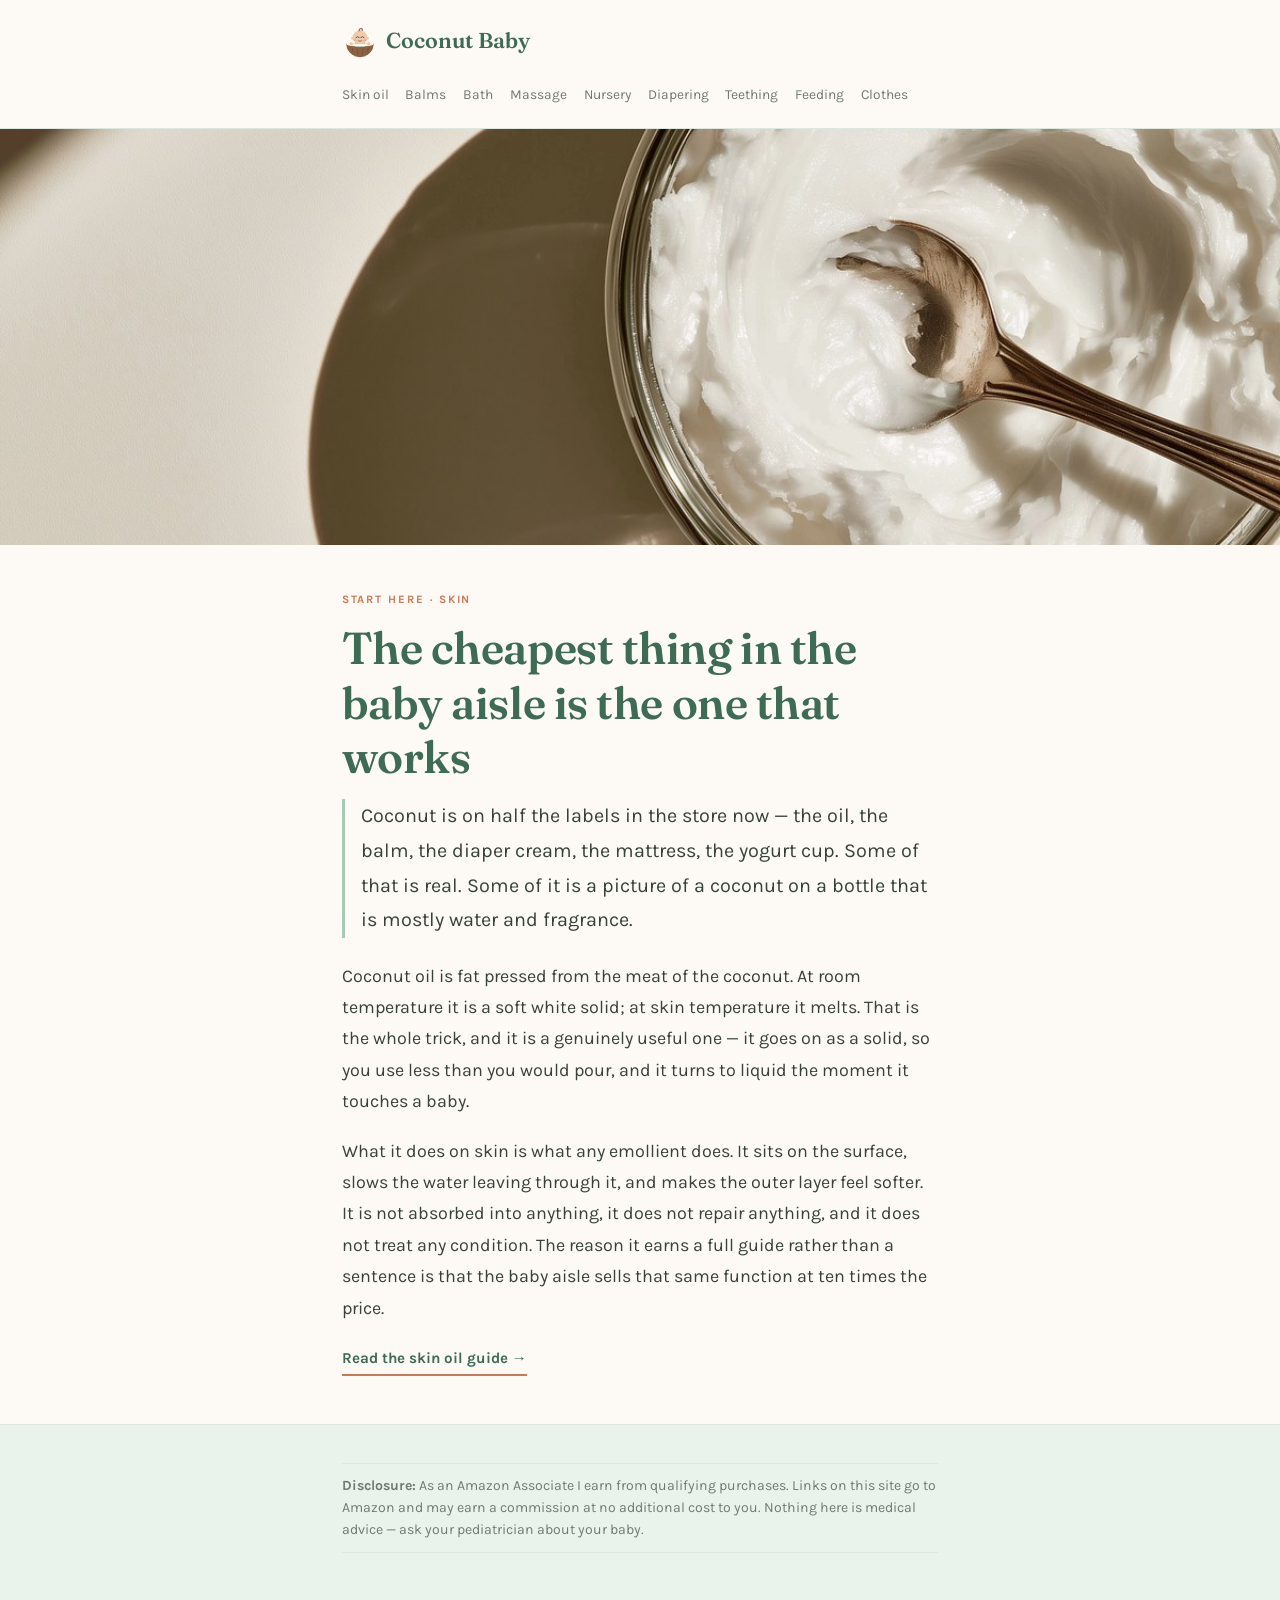
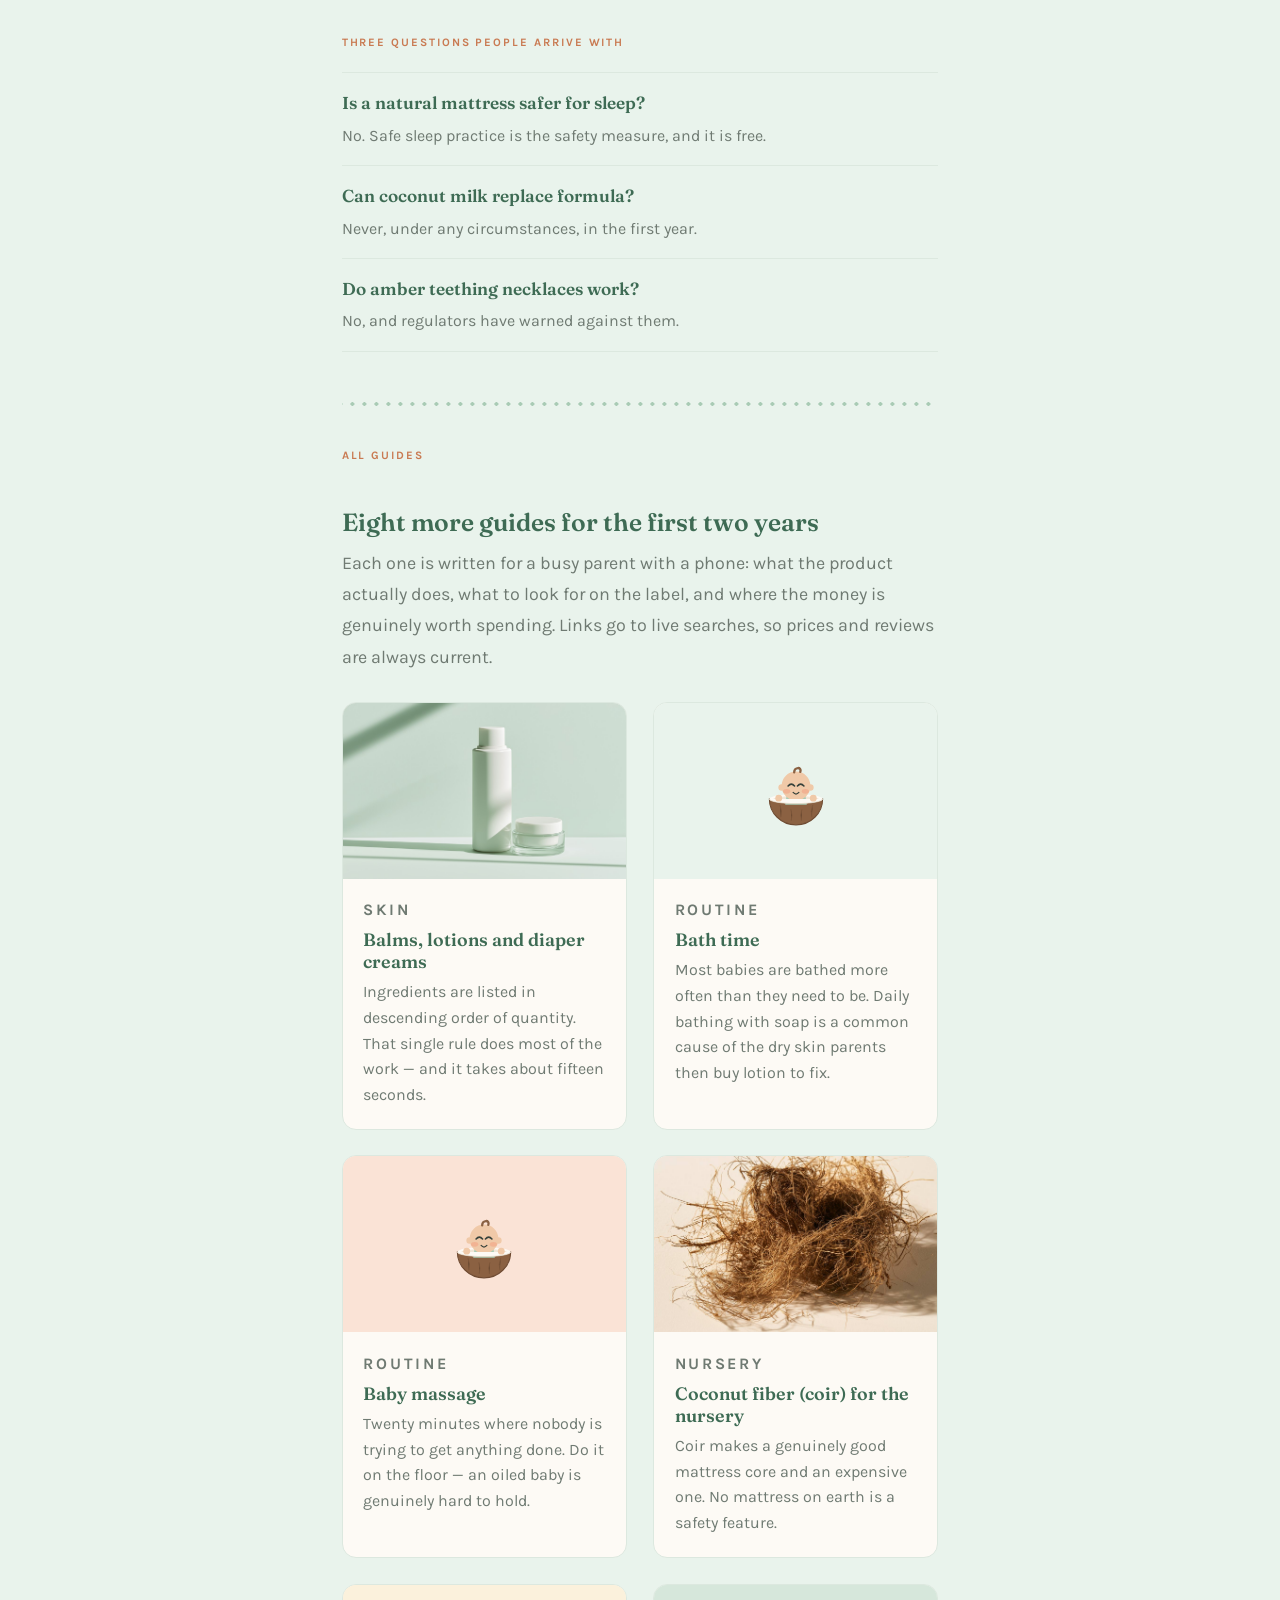
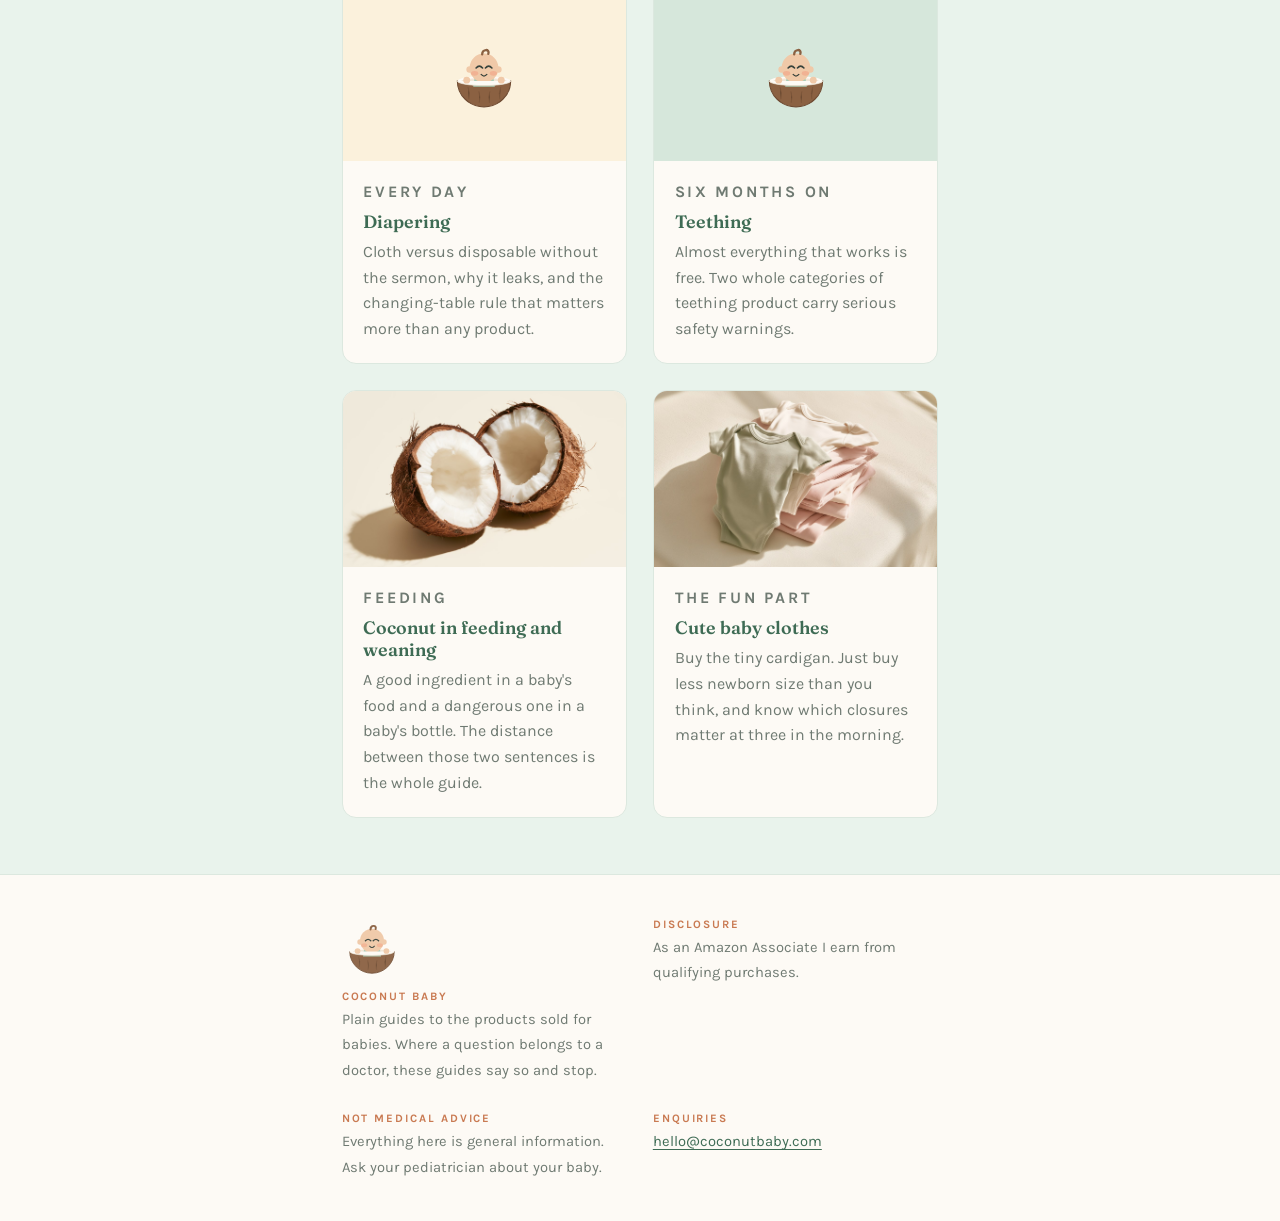
==== commit 03fd1606: "Add files via upload" ====
--- a/index.html
+++ b/index.html
@@ -31,7 +31,7 @@
 </header>
 
 <article class="lead">
-  <img class="lead-img" src="coconut-oil-jar.jpg" alt="A large open jar of solid white coconut oil with a spoon and a fresh scoop mark.">
+  <img class="lead-img" src="coconut-oil-jar.jpeg" alt="A large open jar of solid white coconut oil with a spoon and a fresh scoop mark.">
   <div class="wrap lead-body">
     <p class="eyebrow">Start here &middot; Skin</p>
     <h1>The cheapest thing in the baby aisle is the one that works</h1>
@@ -64,15 +64,15 @@
 <section class="tight">
   <div class="wrap">
     <p class="eyebrow">All guides</p>
-    <h2>Eight more, each with a section on who should skip it</h2>
-    <p class="grid-intro">No ranked lists, because a top-ten list is a format that has to be filled whether or not ten things deserve the slot. Each guide explains what a good one looks like on the label, then points at a search so you compare current prices yourself.</p>
+    <h2>Eight more guides for the first two years</h2>
+    <p class="grid-intro">Each one is written for a busy parent with a phone: what the product actually does, what to look for on the label, and where the money is genuinely worth spending. Links go to live searches, so prices and reviews are always current.</p>
   </div>
 
   <div class="wrap">
     <div class="grid">
 
       <a class="card" href="balms-and-lotions.html">
-        <img src="unlabeled-bottle.jpg" alt="A plain white unlabeled bottle and small glass jar on a pale background.">
+        <img src="unlabeled-bottle.jpeg" alt="A plain white unlabeled bottle and small glass jar on a pale background.">
         <div class="card-body">
           <p class="eyebrow">Skin</p>
           <h3>Balms, lotions and diaper creams</h3>
@@ -99,7 +99,7 @@
       </a>
 
       <a class="card" href="coir-nursery.html">
-        <img src="coconut-fiber.jpg" alt="Loose coconut fiber, also called coir, coarse and pale brown.">
+        <img src="coconut-fiber.jpeg" alt="Loose coconut fiber, also called coir, coarse and pale brown.">
         <div class="card-body">
           <p class="eyebrow">Nursery</p>
           <h3>Coconut fiber (coir) for the nursery</h3>
@@ -126,7 +126,7 @@
       </a>
 
       <a class="card" href="feeding-and-weaning.html">
-        <img src="coconut-halves.jpg" alt="A coconut split into two halves on a cream background.">
+        <img src="coconut-halves.jpeg" alt="A coconut split into two halves on a cream background.">
         <div class="card-body">
           <p class="eyebrow">Feeding</p>
           <h3>Coconut in feeding and weaning</h3>
@@ -135,7 +135,7 @@
       </a>
 
       <a class="card" href="baby-clothes.html">
-        <img src="folded-bodysuits.jpg" alt="A stack of folded cotton baby bodysuits in soft sage, cream and pink.">
+        <img src="folded-bodysuits.jpeg" alt="A stack of folded cotton baby bodysuits in soft sage, cream and pink.">
         <div class="card-body">
           <p class="eyebrow">The fun part</p>
           <h3>Cute baby clothes</h3>
--- a/style.css
+++ b/style.css
@@ -30,8 +30,8 @@
   background: var(--mint);
   color: var(--ink);
   font-family: var(--body);
-  font-size: 1.0625rem;
-  line-height: 1.72;
+  font-size: 1.12rem;
+  line-height: 1.75;
 }
 
 .wrap {
@@ -50,9 +50,9 @@
   line-height: 1.22;
   margin: 0 0 0.65rem;
 }
-h1 { font-size: 2.05rem; letter-spacing: -0.01em; }
-h2 { font-size: 1.45rem; margin-top: 2.6rem; }
-h3 { font-size: 1.12rem; margin-top: 1.8rem; }
+h1 { font-size: 2.15rem; letter-spacing: -0.01em; }
+h2 { font-size: 1.55rem; margin-top: 2.6rem; }
+h3 { font-size: 1.18rem; margin-top: 1.8rem; }
 p  { margin: 0 0 1.15rem; }
 
 .eyebrow {
@@ -66,7 +66,7 @@
 }
 .eyebrow-light { color: var(--coral); }
 
-.lede { font-size: 1.16rem; color: var(--ink); }
+.lede { font-size: 1.24rem; color: var(--ink); }
 
 a { color: var(--frond); text-decoration: underline; text-underline-offset: 3px; }
 a:hover { color: var(--coral); }
@@ -130,14 +130,18 @@
 /* ---------- Disclosure ---------- */
 
 .disclosure {
-  background: var(--butter);
-  border-left: 4px solid var(--coral);
-  padding: 0.9rem 1.1rem;
-  font-size: 0.9rem;
+  background: none;
+  border: 0;
+  border-top: 1px solid var(--rule);
+  border-bottom: 1px solid var(--rule);
+  padding: 0.7rem 0;
+  font-size: 0.88rem;
+  line-height: 1.55;
   color: var(--ink-soft);
-  border-radius: 0 8px 8px 0;
-  margin: 0 0 1.8rem;
-}
+  border-radius: 0;
+  margin: 0 0 2.1rem;
+}
+.disclosure strong { color: var(--ink-soft); font-weight: 700; }
 
 /* ---------- Shelf (guide index) ---------- */
 
@@ -152,7 +156,7 @@
 .shelf h3 { margin: 0 0 0.35rem; }
 .shelf h3 a { text-decoration: none; }
 .shelf h3 a:hover { text-decoration: underline; }
-.shelf p:last-child { margin: 0; font-size: 0.97rem; color: var(--ink-soft); }
+.shelf p:last-child { margin: 0; font-size: 1.02rem; color: var(--ink-soft); }
 .shelf .eyebrow { margin-bottom: 0.4rem; }
 
 /* ---------- Verdict panel (who it is for / who should skip) ---------- */
@@ -248,7 +252,7 @@
   background: var(--cream);
 }
 figure.shot figcaption {
-  font-size: 0.84rem;
+  font-size: 0.89rem;
   color: var(--ink-soft);
   margin-top: 0.6rem;
   line-height: 1.5;
@@ -271,7 +275,7 @@
 .lead-body { padding: 2.2rem 1.35rem 2.6rem; }
 .lead-body h1 { font-size: 2.15rem; margin-bottom: 0.9rem; }
 .standfirst {
-  font-size: 1.16rem;
+  font-size: 1.24rem;
   color: var(--ink);
   border-left: 3px solid var(--sage);
   padding-left: 1rem;
@@ -307,7 +311,7 @@
   margin-bottom: 0.2rem;
 }
 ul.asked a:hover { text-decoration: underline; }
-ul.asked span { display: block; font-size: 0.95rem; color: var(--ink-soft); }
+ul.asked span { display: block; font-size: 1rem; color: var(--ink-soft); }
 
 .grid-intro { color: var(--ink-soft); }
 
@@ -349,7 +353,7 @@
 .card-body { padding: 1.15rem 1.3rem 1.35rem; }
 .card-body h3 { margin: 0 0 0.4rem; font-size: 1.12rem; color: var(--frond); }
 .card-body .eyebrow { margin-bottom: 0.4rem; }
-.card-body p { margin: 0; font-size: 0.95rem; color: var(--ink-soft); line-height: 1.6; }
+.card-body p { margin: 0; font-size: 1rem; color: var(--ink-soft); line-height: 1.6; }
 
 @media (min-width: 44rem) {
   .grid { grid-template-columns: 1fr 1fr; gap: 1.6rem; }
